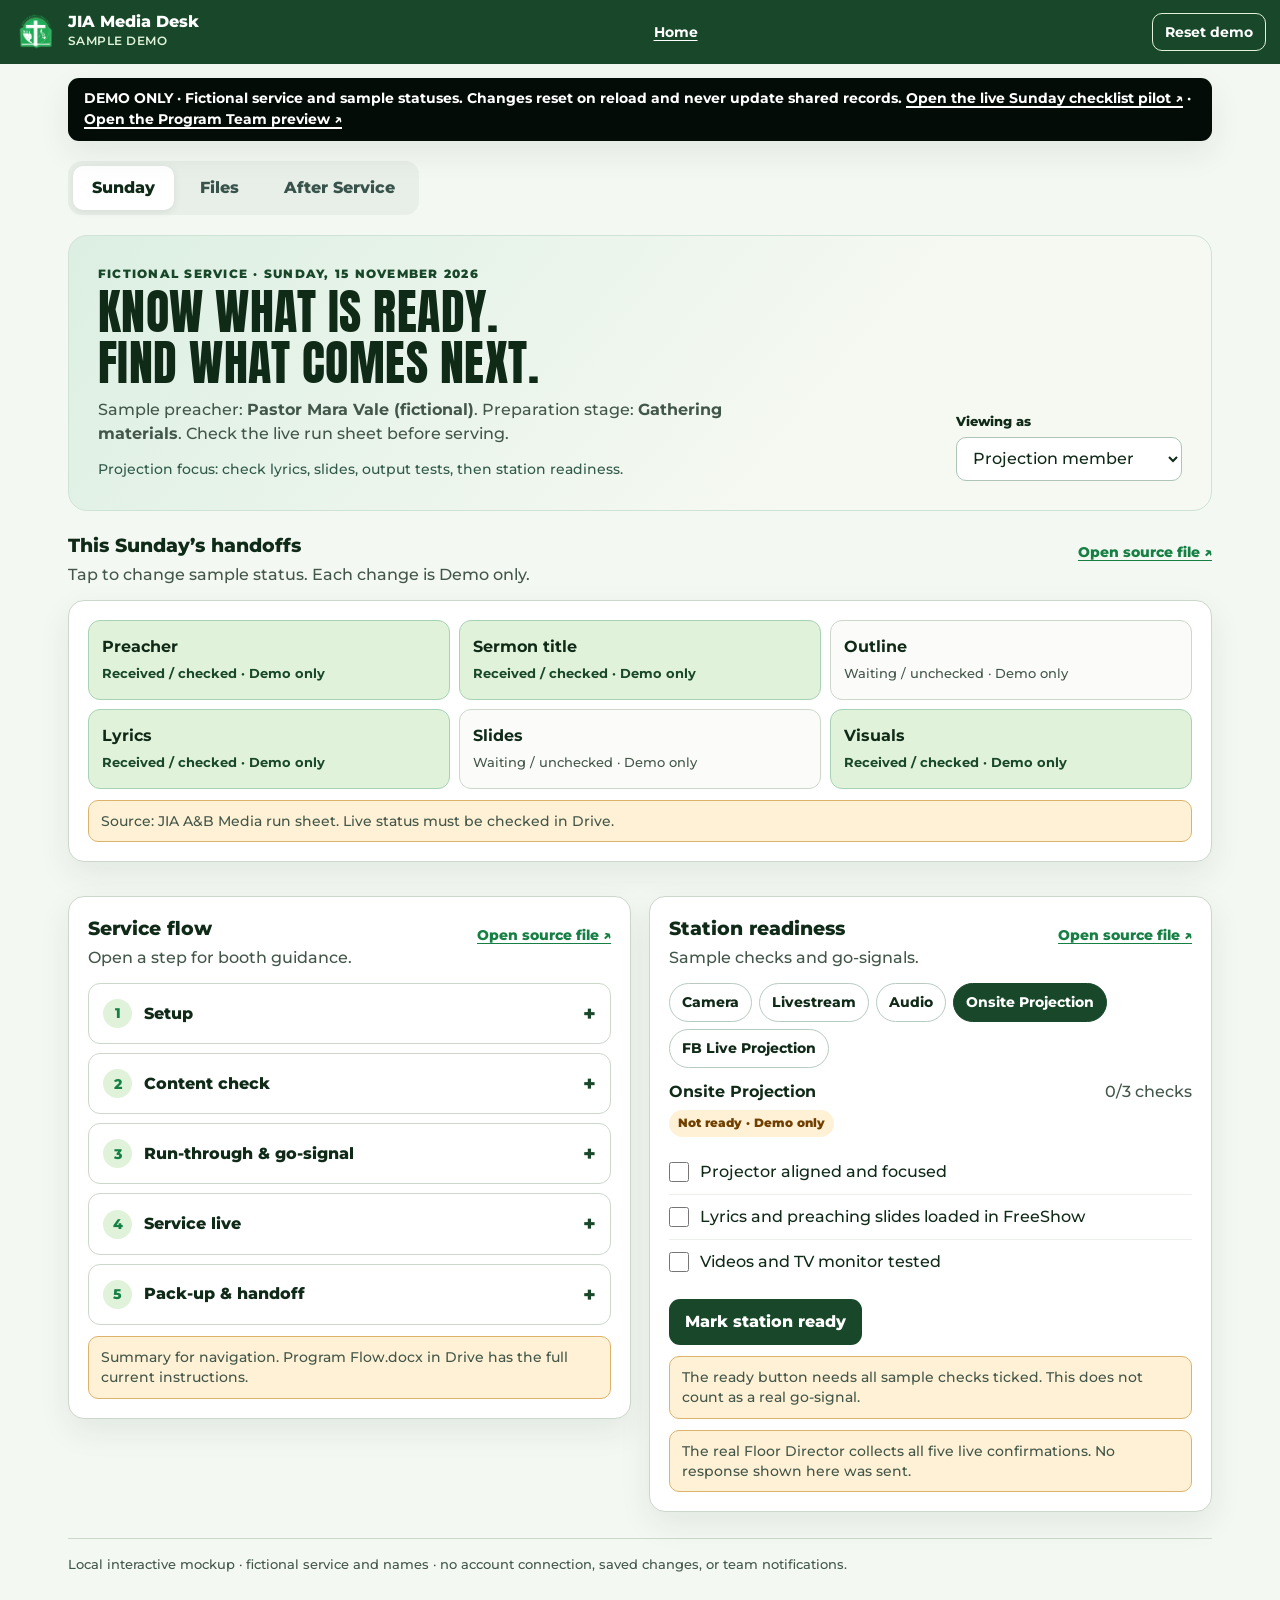
==== demo.html @ 4eb72ed5 "Add Odoo-style home screen of app tiles; move demo to demo.html Every page header now links Home. Ch" ====
<!doctype html>
<html lang="en">
<head>
  <meta charset="utf-8">
  <meta name="viewport" content="width=device-width, initial-scale=1">
  <meta name="description" content="Try the JIA Alabang Media Desk with sample data. Nothing here is real or saved.">
  <meta property="og:title" content="JIA Media Desk · Sample demo">
  <meta property="og:description" content="Try the JIA Alabang Media Desk with sample data. Nothing here is real or saved.">
  <meta property="og:image" content="https://jia-media-desk.firebaseapp.com/jia-logo-green.png">
  <meta property="og:url" content="https://jia-media-desk.firebaseapp.com/demo.html">
  <meta property="og:type" content="website">
  <link rel="icon" type="image/png" href="jia-logo-green.png">
  <link rel="apple-touch-icon" href="jia-logo-green.png">
  <meta name="color-scheme" content="light">
  <title>JIA Media Desk · Interactive demo</title>
  <link rel="stylesheet" href="jia.css?v=1">
  <style>
    :root { --white:#fff; --green-soft:var(--sage); --blue:var(--green-mid); --blue-soft:var(--sage); --shadow:0 12px 32px rgba(15,44,33,.08); }
    html { scroll-behavior:smooth; }
    button,select { cursor:pointer; }
    a { color:var(--blue); text-underline-offset:3px; }
    .shell { max-width:1180px; margin:auto; padding:14px 18px 70px; }
    button { min-height:0; padding:0; border-radius:0; background:none; color:inherit; font-weight:inherit; }
    .reset { border:1px solid var(--sage); background:transparent; color:white; border-radius:10px; padding:8px 12px; font-weight:700; font-size:.85rem; }
    .banner { position:sticky; top:0; z-index:10; background:var(--near-black); color:white; padding:10px 16px; border-radius:11px; font-size:.89rem; font-weight:700; box-shadow:var(--shadow); }
    .banner a { color:white; text-decoration-thickness:2px; }
    .tabs { display:flex; gap:7px; margin:20px 0; padding:5px; background:#e8eee8; border-radius:14px; width:max-content; max-width:100%; }
    .tab { border:0; border-radius:10px; padding:10px 19px; background:transparent; color:#38534b; font-weight:800; white-space:nowrap; }
    .tab[aria-selected="true"] { background:white; color:var(--ink); box-shadow:0 2px 8px rgba(0,0,0,.08); }
    .view[hidden] { display:none !important; }
    .hero { display:grid; grid-template-columns:minmax(0,1fr) auto; align-items:end; gap:20px; padding:29px; background:linear-gradient(130deg,#dcefe2,#f6f9f2 68%); border:1px solid #cfe3d5; border-radius:19px; }
    .eyebrow { margin:0 0 4px; color:var(--green); font-size:.78rem; font-weight:850; letter-spacing:.1em; text-transform:uppercase; }
    h1 { font-size:clamp(2rem,5vw,3rem); }
    h3 { font-size:1rem; margin-bottom:6px; }
    .sub,.hint { color:var(--muted); }
    .sub { margin-bottom:0; max-width:640px; }
    .role-box { min-width:205px; }
    .role-box label { display:block; font-size:.8rem; font-weight:800; margin-bottom:5px; }
    select,.search { width:100%; min-height:44px; padding:8px 12px; border:1px solid #adc4b7; border-radius:10px; background:white; color:var(--ink); }
    .role-note { color:#315a4b; font-size:.89rem; margin:13px 0 0; }
    .section { margin-top:22px; }
    .section-head { display:flex; justify-content:space-between; align-items:start; gap:14px; margin-bottom:13px; }
    .section-head p { margin:0; }
    .source { display:inline-flex; align-items:center; min-height:40px; font-size:.87rem; font-weight:800; white-space:nowrap; }
    .grid { display:grid; grid-template-columns:minmax(0,1fr) minmax(0,1fr); gap:18px; align-items:start; }
    .card { background:white; border:1px solid var(--line); border-radius:16px; padding:19px; box-shadow:var(--shadow); }
    .handoffs { display:grid; grid-template-columns:repeat(3,minmax(0,1fr)); gap:9px; }
    .handoff { border:1px solid var(--line); background:#fbfcfa; border-radius:12px; padding:13px; text-align:left; min-height:80px; }
    .handoff strong,.handoff span { display:block; }
    .handoff span { font-size:.84rem; margin-top:4px; color:var(--muted); }
    .handoff[data-on="true"] { background:var(--green-soft); border-color:#a8d2b5; }
    .handoff[data-on="true"] span { color:var(--green); font-weight:700; }
    .step { border:1px solid var(--line); border-radius:12px; margin-top:9px; overflow:hidden; background:#fff; }
    .step summary { cursor:pointer; list-style:none; display:flex; align-items:center; gap:12px; padding:14px; font-weight:800; min-height:56px; }
    .step summary::-webkit-details-marker { display:none; }
    .step summary::after { content:"+"; margin-left:auto; color:var(--green); font-size:1.3rem; }
    .step[open] summary::after { content:"−"; }
    .step .num { display:grid; place-items:center; flex:none; width:29px; height:29px; border-radius:50%; background:var(--blue-soft); color:var(--blue); font-size:.85rem; }
    .step .body { padding:0 15px 15px 56px; color:#374d46; font-size:.92rem; }
    .step .body p { margin:0 0 9px; }
    .step .body a { font-weight:700; }
    .station-picker { display:flex; flex-wrap:wrap; gap:7px; margin:12px 0; }
    .chip { border:1px solid #b9cbc0; background:white; color:var(--ink); border-radius:999px; padding:8px 12px; font-weight:750; font-size:.88rem; }
    .chip[aria-pressed="true"] { border-color:var(--green); background:var(--green); color:white; }
    .status { display:inline-block; padding:4px 9px; border-radius:999px; background:var(--amber-soft); color:var(--amber); font-size:.78rem; font-weight:850; }
    .status.ready { background:var(--green-soft); color:var(--green); }
    .check-row { display:flex; gap:11px; align-items:flex-start; padding:10px 0; border-bottom:1px solid #ebf0eb; cursor:pointer; }
    .check-row:last-child { border:0; }
    input[type="checkbox"] { width:20px; height:20px; margin:2px 0 0; accent-color:var(--green); flex:none; }
    .primary { display:inline-flex; align-items:center; justify-content:center; min-height:46px; border:0; background:var(--green); color:white; border-radius:11px; padding:11px 16px; font-weight:800; text-decoration:none; }
    .primary:hover { background:var(--green-mid); }
    .secondary { display:inline-flex; align-items:center; justify-content:center; min-height:44px; border:1px solid #b8cfc1; background:white; color:var(--green); border-radius:11px; padding:9px 15px; font-weight:800; text-decoration:none; }
    .action-line { display:flex; gap:9px; flex-wrap:wrap; align-items:center; margin-top:15px; }
    .note { font-size:.85rem; color:var(--muted); margin:11px 0 0; }
    .director-list { display:grid; gap:8px; margin-top:12px; }
    .director-item { display:flex; justify-content:space-between; gap:10px; padding:10px 12px; background:#f6f8f5; border-radius:9px; font-size:.91rem; }
    .file-grid { display:grid; grid-template-columns:repeat(2,minmax(0,1fr)); gap:12px; }
    .file-item { border:1px solid var(--line); border-radius:13px; padding:16px; background:white; }
    .file-item .kind { font-size:.75rem; font-weight:850; color:var(--green); text-transform:uppercase; letter-spacing:.08em; }
    .file-item h3 { margin:5px 0; }
    .file-item p { color:var(--muted); font-size:.88rem; margin-bottom:9px; }
    .path { color:#446056; background:#f0f4ef; border-radius:7px; display:inline-block; padding:4px 7px; font-size:.8rem; word-break:break-word; }
    .file-item a { display:block; width:max-content; max-width:100%; margin-top:10px; font-weight:800; }
    .empty { padding:24px; border:1px dashed #aebfb4; border-radius:12px; color:var(--muted); }
    .route { display:grid; grid-template-columns:repeat(3,minmax(0,1fr)); gap:11px; }
    .route .card { box-shadow:none; }
    .route .arrow { font-size:1.5rem; color:var(--green); }
    .footer { margin-top:26px; padding-top:16px; border-top:1px solid var(--line); color:var(--muted); font-size:.82rem; }
    .toast { position:fixed; left:50%; bottom:20px; transform:translateX(-50%); z-index:20; background:var(--near-black); color:white; border-radius:10px; padding:11px 16px; box-shadow:var(--shadow); font-size:.88rem; font-weight:750; max-width:calc(100vw - 30px); }
    .toast[hidden] { display:none; }
    @media(max-width:760px) { .hero,.grid,.file-grid,.route { grid-template-columns:1fr; } .hero { padding:21px; } .role-box { width:100%; } .handoffs { grid-template-columns:repeat(2,minmax(0,1fr)); } .section-head { display:block; } .source { margin-top:5px; } }
    @media(max-width:480px) { .shell { padding:0 13px 65px; } .reset { padding:8px 10px; } .banner { margin:0 -13px; border-radius:0; } .tabs { width:100%; } .tab { flex:1; padding:10px 7px; font-size:.88rem; } .handoffs { gap:7px; } .handoff { padding:10px; } .card { padding:16px; } }
  </style>
</head>
<body>
  <header class="jia-header"><div class="brand"><img src="jia-logo-green.png" alt="JIA logo" width="44" height="44"><div><strong>JIA Media Desk</strong><small>Sample demo</small></div></div><a href="index.html" style="color:white;font-size:.85rem;font-weight:700">Home</a><button class="reset" id="reset" type="button">Reset demo</button></header>
  <div class="shell">
    <div class="banner" role="status"><strong>DEMO ONLY · Fictional service and sample statuses.</strong> Changes reset on reload and never update shared records. <a href="live.html">Open the live Sunday checklist pilot ↗</a> · <a href="program.html">Open the Program Team preview ↗</a></div>
    <nav class="tabs" aria-label="Main sections" role="tablist">
      <button class="tab" id="tab-sunday" role="tab" aria-controls="sunday" aria-selected="true" type="button">Sunday</button>
      <button class="tab" id="tab-files" role="tab" aria-controls="files" aria-selected="false" type="button">Files</button>
      <button class="tab" id="tab-after" role="tab" aria-controls="after" aria-selected="false" type="button">After Service</button>
    </nav>

    <main>
      <section class="view" id="sunday" role="tabpanel" aria-labelledby="tab-sunday">
        <div class="hero">
          <div><p class="eyebrow">Fictional service · Sunday, 15 November 2026</p><h1>Know what is ready.<br>Find what comes next.</h1><p class="sub">Sample preacher: <strong>Pastor Mara Vale (fictional)</strong>. Preparation stage: <strong id="stage">Gathering materials</strong>. Check the live run sheet before serving.</p><p class="role-note" id="role-note"></p></div>
          <div class="role-box"><label for="role">Viewing as</label><select id="role"><option value="projection">Projection member</option><option value="director">Floor Director</option><option value="photo">Photo volunteer</option><option value="general">Other media member</option></select></div>
        </div>

        <section class="section" aria-labelledby="handoff-title"><div class="section-head"><div><h2 id="handoff-title">This Sunday’s handoffs</h2><p class="hint">Tap to change sample status. Each change is Demo only.</p></div><a class="source" href="https://docs.google.com/spreadsheets/d/1ItieZgLx6cOteA-jBNAFiQaqH71Zr6w1y_Wyo9wKMaw/edit" target="_blank" rel="noopener noreferrer">Open source file ↗</a></div><div class="card"><div class="handoffs" id="handoffs"></div><p class="note">Source: JIA A&amp;B Media run sheet. Live status must be checked in Drive.</p></div></section>

        <div class="grid section">
          <section class="card" aria-labelledby="flow-title"><div class="section-head"><div><h2 id="flow-title">Service flow</h2><p class="hint">Open a step for booth guidance.</p></div><a class="source" href="https://drive.google.com/file/d/1SWlV6LEeAKeF2pVnzaVrCRnKNvO9rhD2/view" target="_blank" rel="noopener noreferrer">Open source file ↗</a></div><div id="flow"></div><p class="note">Summary for navigation. Program Flow.docx in Drive has the full current instructions.</p></section>
          <section class="card" aria-labelledby="station-title"><div class="section-head"><div><h2 id="station-title">Station readiness</h2><p class="hint">Sample checks and go-signals.</p></div><a class="source" href="https://drive.google.com/file/d/1SWlV6LEeAKeF2pVnzaVrCRnKNvO9rhD2/view" target="_blank" rel="noopener noreferrer">Open source file ↗</a></div><div class="station-picker" id="station-picker" aria-label="Choose station"></div><div id="station-detail"></div><div id="director-summary"></div><p class="note">The real Floor Director collects all five live confirmations. No response shown here was sent.</p></section>
        </div>
      </section>

      <section class="view" id="files" role="tabpanel" aria-labelledby="tab-files" hidden>
        <div class="hero"><div><p class="eyebrow">Files &amp; assets</p><h1>Find the source quickly.</h1><p class="sub">These are pointers to Drive. Your existing Drive access still controls what opens.</p></div></div>
        <section class="section"><div class="section-head"><div><h2>Find a file</h2><p class="hint">Search sample names, roles, or folders.</p></div></div><label for="file-search" class="eyebrow">Search files</label><input class="search" id="file-search" type="search" placeholder="Try lyrics, run sheet, Canva, photos…" autocomplete="off"><div class="file-grid section" id="file-results"></div></section>
        <section class="section"><h2>Where work goes</h2><p class="hint">Follow the current Drive folder map and “selects first” rule.</p><div class="route"><div class="card"><div class="route-arrow" aria-hidden="true">01</div><h3>Raw files</h3><p>Put event originals in the dated folder under <strong>02_2026_EVENTS</strong>. Keep them organized by service or event.</p></div><div class="card"><div class="route-arrow" aria-hidden="true">02</div><h3>Selected highlights</h3><p>Pick the useful photos first and place the selection in that event’s <strong>_HIGHLIGHTS</strong> folder.</p></div><div class="card"><div class="route-arrow" aria-hidden="true">03</div><h3>Finished work</h3><p>Keep final deliverables with the owning event or approved destination. Put reusable logos and backgrounds in <strong>03_MEDIA_ASSETS</strong>.</p></div></div><p class="note">Folder guidance source: Media Ministry Playbook, checked against official Media Drive on 25 September 2026. Direct Drive links rechecked 26 September 2026. Confirm current folders before upload.</p></section>
      </section>

      <section class="view" id="after" role="tabpanel" aria-labelledby="tab-after" hidden>
        <div class="hero"><div><p class="eyebrow">After service</p><h1>Finish the handoff.</h1><p class="sub">Use this sample list to walk through the end of service. Check the source procedures before handling real files or incidents.</p></div></div>
        <div class="grid section"><section class="card"><div class="section-head"><div><h2>Closeout steps</h2><p class="hint">Checklist changes are Demo only.</p></div><a class="source" href="https://drive.google.com/file/d/1SWlV6LEeAKeF2pVnzaVrCRnKNvO9rhD2/view" target="_blank" rel="noopener noreferrer">Open source file ↗</a></div><div id="after-checks"></div></section><section class="card"><h2>Photo handoff</h2><p>Upload service photos to the team’s Google Photos destination after service. Keep raw event files in the dated Drive event folder, then select useful highlights into <strong>_HIGHLIGHTS</strong> before passing them for finished content.</p><p class="note">Google Photos destination is not linked here because this demo has no verified upload URL. Ask the team for the current destination.</p><div class="action-line"><a class="secondary" href="https://docs.google.com/spreadsheets/d/1ItieZgLx6cOteA-jBNAFiQaqH71Zr6w1y_Wyo9wKMaw/edit" target="_blank" rel="noopener noreferrer">Open source run sheet ↗</a></div></section></div>
        <section class="section card"><div class="section-head"><div><h2>Quick debrief &amp; incident log</h2><p class="hint">Ask what went well and what needs attention. Record real incidents in the Drive log.</p></div><a class="source" href="https://docs.google.com/spreadsheets/d/1gEtl9LRUbiqaBI9GrmwCotJDe5_3FDFRdAGTlqq1nN0/edit" target="_blank" rel="noopener noreferrer">Open source file ↗</a></div><a class="primary" href="https://docs.google.com/spreadsheets/d/1gEtl9LRUbiqaBI9GrmwCotJDe5_3FDFRdAGTlqq1nN0/edit" target="_blank" rel="noopener noreferrer">Open incident log ↗</a><p class="note">This opens Drive. No incident can be recorded in the demo.</p></section>
      </section>
    </main>
    <footer class="footer">Local interactive mockup · fictional service and names · no account connection, saved changes, or team notifications.</footer>
  </div>
  <div class="toast" id="toast" role="status" aria-live="polite" hidden></div>
  <script>
    "use strict";
    const sources = {
      flow:"https://drive.google.com/file/d/1SWlV6LEeAKeF2pVnzaVrCRnKNvO9rhD2/view",
      sheet:"https://docs.google.com/spreadsheets/d/1ItieZgLx6cOteA-jBNAFiQaqH71Zr6w1y_Wyo9wKMaw/edit",
      incident:"https://docs.google.com/spreadsheets/d/1gEtl9LRUbiqaBI9GrmwCotJDe5_3FDFRdAGTlqq1nN0/edit",
      collateral:"https://drive.google.com/drive/folders/19QQlv-uUvh4wRRrZlsfYBpbaN335ZxQ4",
      streaming:"https://docs.google.com/document/d/1_jafV_0oeqcFYdJtSRa-tEa22If90O7QbCW553skXDM/edit",
      events:"https://drive.google.com/drive/folders/1pFfS1oqcyIjK04P2QmlOz8uzcK7apZNS",
      assets:"https://drive.google.com/drive/folders/1sesN0MV2wQf_8uRJinnQPVPcLVDMMzp7"
    };
    const handoffNames = ["Preacher", "Sermon title", "Outline", "Lyrics", "Slides", "Visuals"];
    const stationData = [
      {name:"Camera", checks:["Camera powered and feed visible", "Stage clear and positions checked", "Walkie-talkie tested"]},
      {name:"Livestream", checks:["OBS scenes and intro/outro loaded", "Camera and Focusrite audio visible in OBS", "Internet connection checked; second-device monitor ready"]},
      {name:"Audio", checks:["Mixer-to-Focusrite cable connected", "Preacher and worship mics checked", "Announcement mic checked"]},
      {name:"Onsite Projection", checks:["Projector aligned and focused", "Lyrics and preaching slides loaded in FreeShow", "Videos and TV monitor tested"]},
      {name:"FB Live Projection", checks:["Lyrics and lower thirds checked", "Videos loaded and tested", "HDMI link to livestream laptop confirmed"]}
    ];
    const flowData = [
      {title:"Setup", body:"Set up each station’s own equipment. Check power, connections, camera positions, projector focus, audio route, and the livestream network."},
      {title:"Content check", body:"Projection: verify the full lyric arrangement and preaching slides. Livestream: load the intro, outro, banners, and scenes. Check visuals on the actual output."},
      {title:"Run-through & go-signal", body:"The Floor Director gathers a ready response from Camera, Livestream, Audio, Onsite Projection, and FB Live Projection before the service starts."},
      {title:"Service live", body:"Follow the current run sheet for each segment. Livestream monitors the public feed on a second device; projection follows the service cues."},
      {title:"Pack-up & handoff", body:"Each station packs its own gear. Upload photos, select highlights, debrief briefly, and use the Drive incident log if something needs recording."}
    ];
    const files = [
      {kind:"Run sheet", title:"JIA A&B Media", detail:"Current roster and weekly run sheets", path:"01_ADMIN · Drive sheet", url:sources.sheet},
      {kind:"Procedure", title:"Program Flow.docx", detail:"Full service flow, lyrics, slides, and station checks", path:"01_ADMIN/01_SOPs_and_Templates", url:sources.flow},
      {kind:"Procedure", title:"Facebook Live streaming workflow", detail:"Streaming setup and quality checks", path:"01_ADMIN/01_SOPs_and_Templates", url:sources.streaming},
      {kind:"Visual materials", title:"FB Live video collaterals", detail:"Video and graphic assets used for the stream", path:"03_MEDIA_ASSETS/FB Live Video", url:sources.collateral},
      {kind:"Visual materials", title:"Canva materials", detail:"Ask the Visual Team for the current Canva design link", path:"Visual Team · current design link unverified", url:null},
      {kind:"Event files", title:"Event folder root", detail:"Open the current year’s event folders; the fictional service has no real folder", path:"02_2026_EVENTS/YYYY-MM-DD_EventName", url:sources.events},
      {kind:"Permanent assets", title:"Media assets", detail:"Logos, fonts, backgrounds, and stock audio", path:"03_MEDIA_ASSETS", url:sources.assets},
      {kind:"Operations log", title:"Media incident log", detail:"Record and track real service issues in Drive", path:"01_ADMIN/03_Operations_and_Logs", url:sources.incident}
    ];
    const afterNames = ["Pack up each station’s own gear", "Upload service photos to the team’s Google Photos destination", "Move selected highlights into the event’s _HIGHLIGHTS folder", "Hold a quick what-went-well / what-needs-attention debrief"];
    const fresh = () => ({role:"projection", tab:"sunday", station:3, handoffs:[true,true,false,true,false,true], checks:stationData.map(() => [false,false,false]), ready:stationData.map(() => false), after:afterNames.map(() => false), query:""});
    let state = fresh();
    let toastTimer;
    const $ = id => document.getElementById(id);
    const esc = s => String(s).replace(/[&<>"']/g,c => ({"&":"&amp;","<":"&lt;",">":"&gt;","\"":"&quot;","'":"&#39;"}[c]));
    function toast(message) { const el=$("toast"); el.textContent="Demo only · "+message; el.hidden=false; clearTimeout(toastTimer); toastTimer=setTimeout(()=>el.hidden=true,3000); }
    function renderTabs() { for (const name of ["sunday","files","after"]) { const active=state.tab===name; $("tab-"+name).setAttribute("aria-selected",String(active)); $(name).hidden=!active; } }
    function renderRole() { $("role").value=state.role; const copy={projection:"Projection focus: check lyrics, slides, output tests, then station readiness.",director:"Floor Director focus: review the five sample station responses below.",photo:"Photo focus: open After Service for upload and highlights handoff.",general:"Choose a station below to practice its readiness checks."}; $("role-note").textContent=copy[state.role]; $("director-summary").hidden=state.role!=="director"; }
    function renderHandoffs() { $("handoffs").innerHTML=handoffNames.map((name,i)=>`<button class="handoff" type="button" data-handoff="${i}" data-on="${state.handoffs[i]}" aria-pressed="${state.handoffs[i]}"><strong>${esc(name)}</strong><span>${state.handoffs[i]?"Received / checked":"Waiting / unchecked"} · Demo only</span></button>`).join(""); const count=state.handoffs.filter(Boolean).length; $("stage").textContent=count===6?"Materials checked":count>=3?"Gathering materials":"Waiting for handoffs"; }
    function renderFlow() { $("flow").innerHTML=flowData.map((s,i)=>`<details class="step"><summary><span class="num">${i+1}</span>${esc(s.title)}</summary><div class="body"><p>${esc(s.body)}</p><a href="${sources.flow}" target="_blank" rel="noopener noreferrer">Open source file ↗</a></div></details>`).join(""); }
    function renderStations() {
      $("station-picker").innerHTML=stationData.map((s,i)=>`<button class="chip" type="button" data-station="${i}" aria-pressed="${state.station===i}">${esc(s.name)}</button>`).join("");
      const n=state.station, s=stationData[n], checked=state.checks[n].filter(Boolean).length;
      $("station-detail").innerHTML=`<div class="section-head"><div><h3>${esc(s.name)}</h3><span class="status ${state.ready[n]?"ready":""}">${state.ready[n]?"Ready":"Not ready"} · Demo only</span></div><span class="hint">${checked}/${s.checks.length} checks</span></div><div>${s.checks.map((label,i)=>`<label class="check-row"><input type="checkbox" data-check="${i}" ${state.checks[n][i]?"checked":""}><span>${esc(label)}</span></label>`).join("")}</div><div class="action-line"><button class="primary" id="ready-btn" type="button">${state.ready[n]?"Mark not ready":"Mark station ready"}</button></div><p class="note">The ready button needs all sample checks ticked. This does not count as a real go-signal.</p>`;
      $("director-summary").innerHTML=`<div class="section" style="border-top:1px solid var(--line);padding-top:16px"><h3>Floor Director view · Demo only</h3><p class="hint">${state.ready.filter(Boolean).length} of 5 sample stations ready</p><div class="director-list">${stationData.map((x,i)=>`<div class="director-item"><span>${esc(x.name)}</span><strong>${state.ready[i]?"Ready":"Waiting"}</strong></div>`).join("")}</div></div>`;
      renderRole();
    }
    function renderFiles() { const q=state.query.trim().toLowerCase(), shown=files.filter(f=>(f.title+" "+f.detail+" "+f.path+" "+f.kind).toLowerCase().includes(q)); $("file-search").value=state.query; $("file-results").innerHTML=shown.length?shown.map(f=>`<article class="file-item"><span class="kind">${esc(f.kind)}</span><h3>${esc(f.title)}</h3><p>${esc(f.detail)}</p><span class="path">${esc(f.path)}</span>${f.url?`<a href="${f.url}" target="_blank" rel="noopener noreferrer">Open source file ↗</a>`:`<span class="note" style="display:block">Find in the named Drive folder; direct link not verified.</span>`}</article>`).join(""):`<div class="empty">No sample file matched. Try “run sheet,” “lyrics,” or “assets.”</div>`; }
    function renderAfter() { $("after-checks").innerHTML=afterNames.map((x,i)=>`<label class="check-row"><input type="checkbox" data-after="${i}" ${state.after[i]?"checked":""}><span>${esc(x)}</span></label>`).join(""); }
    function renderAll() { renderTabs(); renderRole(); renderHandoffs(); renderFlow(); renderStations(); renderFiles(); renderAfter(); }
    document.querySelector(".tabs").addEventListener("click",e=>{ const b=e.target.closest("[role=tab]"); if(!b)return; state.tab=b.id.replace("tab-",""); renderTabs(); });
    $("role").addEventListener("change",e=>{ state.role=e.target.value; if(state.role==="projection")state.station=3; renderStations(); toast("Role view changed"); });
    $("handoffs").addEventListener("click",e=>{ const b=e.target.closest("[data-handoff]"); if(!b)return; const i=Number(b.dataset.handoff); state.handoffs[i]=!state.handoffs[i]; renderHandoffs(); toast(handoffNames[i]+" status changed"); });
    $("station-picker").addEventListener("click",e=>{ const b=e.target.closest("[data-station]"); if(!b)return; state.station=Number(b.dataset.station); renderStations(); });
    $("station-detail").addEventListener("change",e=>{ const input=e.target.closest("[data-check]"); if(!input)return; const n=state.station,i=Number(input.dataset.check); state.checks[n][i]=input.checked; if(!input.checked)state.ready[n]=false; renderStations(); toast(stationData[n].name+" check changed"); });
    $("station-detail").addEventListener("click",e=>{ if(e.target.id!=="ready-btn")return; const n=state.station; if(state.ready[n]) {state.ready[n]=false; toast(stationData[n].name+" marked not ready");} else if(state.checks[n].every(Boolean)) {state.ready[n]=true; toast(stationData[n].name+" marked ready");} else {toast("Tick all sample checks before marking ready");} renderStations(); });
    $("file-search").addEventListener("input",e=>{ state.query=e.target.value; renderFiles(); $("file-search").focus(); });
    $("after-checks").addEventListener("change",e=>{ const input=e.target.closest("[data-after]"); if(!input)return; state.after[Number(input.dataset.after)]=input.checked; renderAfter(); toast("Closeout check changed"); });
    $("reset").addEventListener("click",()=>{ state=fresh(); renderAll(); toast("All sample data reset"); window.scrollTo({top:0,behavior:"smooth"}); });
    renderAll();
  </script>
</body>
</html>
---- jia.css ----
/* JIA Media Desk shared look. Colours and fonts come from the JIA Alabang design system
   (Claude Design, tokens.json v2): green-dark, sage, green-mid, near-black, white; Anton for
   titles, Montserrat for everything else. Page files keep only their own layout rules. */
@import url("https://fonts.googleapis.com/css2?family=Anton&family=Montserrat:wght@400;500;600;700;800&display=swap");

:root {
  color-scheme: light;
  /* Design system tokens */
  --green-dark: #184829;
  --sage: #e0f2d9;
  --green-mid: #157f44;
  --near-black: #030c06;
  /* Tool colours built on them */
  --green: var(--green-dark);
  --ink: #102a18;
  --muted: #425649;
  --line: #cbd8ca;
  --paper: #f4f8f2;
  --amber: #714000;
  --amber-soft: #fff1d5;
  --focus: #ffba3b;
  --font-display: Anton, "Bebas Neue", Impact, sans-serif;
  --font-body: Montserrat, system-ui, -apple-system, "Segoe UI", sans-serif;
}

* { box-sizing: border-box; }
html { -webkit-text-size-adjust: 100%; }
body { margin: 0; background: var(--paper); color: var(--ink); font: 500 16px/1.5 var(--font-body); overflow-wrap: anywhere; }
button, input, select, textarea { font: inherit; }
a { color: var(--green-mid); font-weight: 700; text-underline-offset: 3px; }
a:focus-visible, button:focus-visible, input:focus-visible, select:focus-visible, textarea:focus-visible, summary:focus-visible { outline: 3px solid var(--focus); outline-offset: 3px; }
h1, h2, h3, p { margin-top: 0; }
h1 { font: 400 clamp(2rem, 7vw, 2.6rem)/1.05 var(--font-display); text-transform: uppercase; letter-spacing: .01em; margin-bottom: 10px; }
h2 { font-size: 1.2rem; font-weight: 800; line-height: 1.25; margin-bottom: 6px; }
.muted { color: var(--muted); }
[hidden] { display: none !important; }

/* Header bar, the same on every page */
.jia-header { display: flex; align-items: center; justify-content: space-between; gap: 12px; padding: 10px 14px; background: var(--green-dark); color: white; }
.jia-header .brand { display: flex; align-items: center; gap: 10px; min-width: 0; }
.jia-header img { width: 44px; height: 44px; object-fit: contain; flex: none; }
.jia-header strong { display: block; font-size: 1rem; font-weight: 800; line-height: 1.15; }
.jia-header small { display: block; color: var(--sage); font-size: .78rem; font-weight: 600; letter-spacing: .04em; text-transform: uppercase; }
.jia-header nav { display: flex; gap: 14px; flex-wrap: wrap; justify-content: flex-end; }
.jia-header a, .jia-header button.link { color: white; font-size: .85rem; font-weight: 700; }

/* Buttons */
button { cursor: pointer; border: 0; border-radius: 10px; min-height: 48px; padding: 11px 16px; font-weight: 700; background: var(--green-dark); color: white; }
button:disabled { opacity: .55; cursor: not-allowed; }
button.secondary { background: white; color: var(--green-dark); border: 1px solid #9db49e; }
button.link { background: none; border: 0; min-height: 0; padding: 0; text-decoration: underline; }

/* Cards, notes and status pills */
.card { background: white; border: 1px solid var(--line); border-radius: 12px; padding: 16px; margin-top: 12px; }
.note { background: var(--amber-soft); color: #5d3600; border: 1px solid #ddb36c; border-radius: 10px; padding: 10px 12px; font-size: .9rem; }
.note a { color: #5d3600; }
.pill { display: inline-block; border-radius: 999px; padding: 4px 10px; background: var(--amber-soft); color: var(--amber); font-size: .82rem; font-weight: 800; white-space: nowrap; }
.pill.ready { background: var(--sage); color: var(--green-dark); }
.pill.unknown { background: #edf0ef; color: var(--muted); }
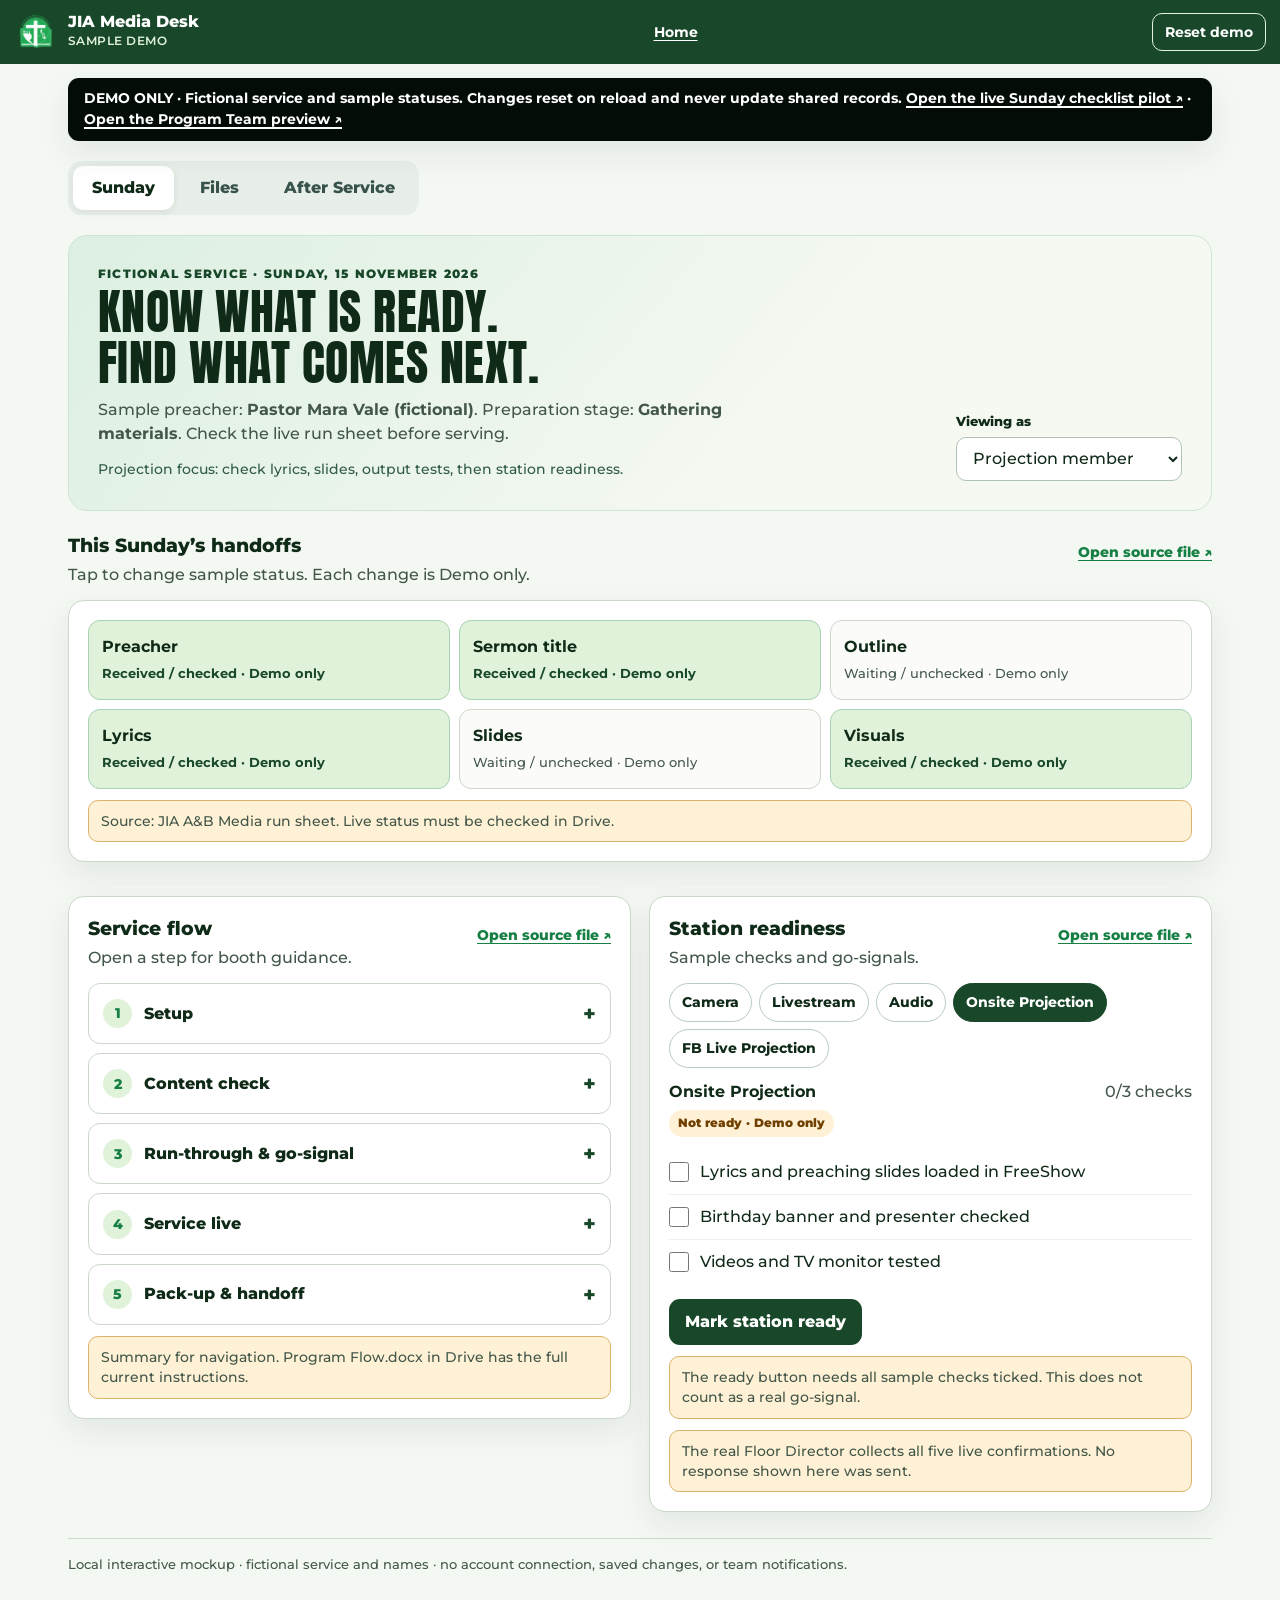
==== commit 99213519: "Checklist: drop projector checks, add media call time to setup The projector is no longer used (John" ====
--- a/demo.html
+++ b/demo.html
@@ -148,11 +148,11 @@
       {name:"Camera", checks:["Camera powered and feed visible", "Stage clear and positions checked", "Walkie-talkie tested"]},
       {name:"Livestream", checks:["OBS scenes and intro/outro loaded", "Camera and Focusrite audio visible in OBS", "Internet connection checked; second-device monitor ready"]},
       {name:"Audio", checks:["Mixer-to-Focusrite cable connected", "Preacher and worship mics checked", "Announcement mic checked"]},
-      {name:"Onsite Projection", checks:["Projector aligned and focused", "Lyrics and preaching slides loaded in FreeShow", "Videos and TV monitor tested"]},
+      {name:"Onsite Projection", checks:["Lyrics and preaching slides loaded in FreeShow", "Birthday banner and presenter checked", "Videos and TV monitor tested"]},
       {name:"FB Live Projection", checks:["Lyrics and lower thirds checked", "Videos loaded and tested", "HDMI link to livestream laptop confirmed"]}
     ];
     const flowData = [
-      {title:"Setup", body:"Set up each station’s own equipment. Check power, connections, camera positions, projector focus, audio route, and the livestream network."},
+      {title:"Setup", body:"Set up each station’s own equipment. Check power, connections, camera positions, audio route, and the livestream network."},
       {title:"Content check", body:"Projection: verify the full lyric arrangement and preaching slides. Livestream: load the intro, outro, banners, and scenes. Check visuals on the actual output."},
       {title:"Run-through & go-signal", body:"The Floor Director gathers a ready response from Camera, Livestream, Audio, Onsite Projection, and FB Live Projection before the service starts."},
       {title:"Service live", body:"Follow the current run sheet for each segment. Livestream monitors the public feed on a second device; projection follows the service cues."},
--- a/jia.css
+++ b/jia.css
@@ -43,6 +43,8 @@
 .jia-header small { display: block; color: var(--sage); font-size: .78rem; font-weight: 600; letter-spacing: .04em; text-transform: uppercase; }
 .jia-header nav { display: flex; gap: 14px; flex-wrap: wrap; justify-content: flex-end; }
 .jia-header a, .jia-header button.link { color: white; font-size: .85rem; font-weight: 700; }
+/* Thumb-sized tap area (44px, Apple's minimum) without making the header taller */
+.jia-header nav a { display: inline-flex; align-items: center; min-height: 44px; margin: -12px 0; }
 
 /* Buttons */
 button { cursor: pointer; border: 0; border-radius: 10px; min-height: 48px; padding: 11px 16px; font-weight: 700; background: var(--green-dark); color: white; }
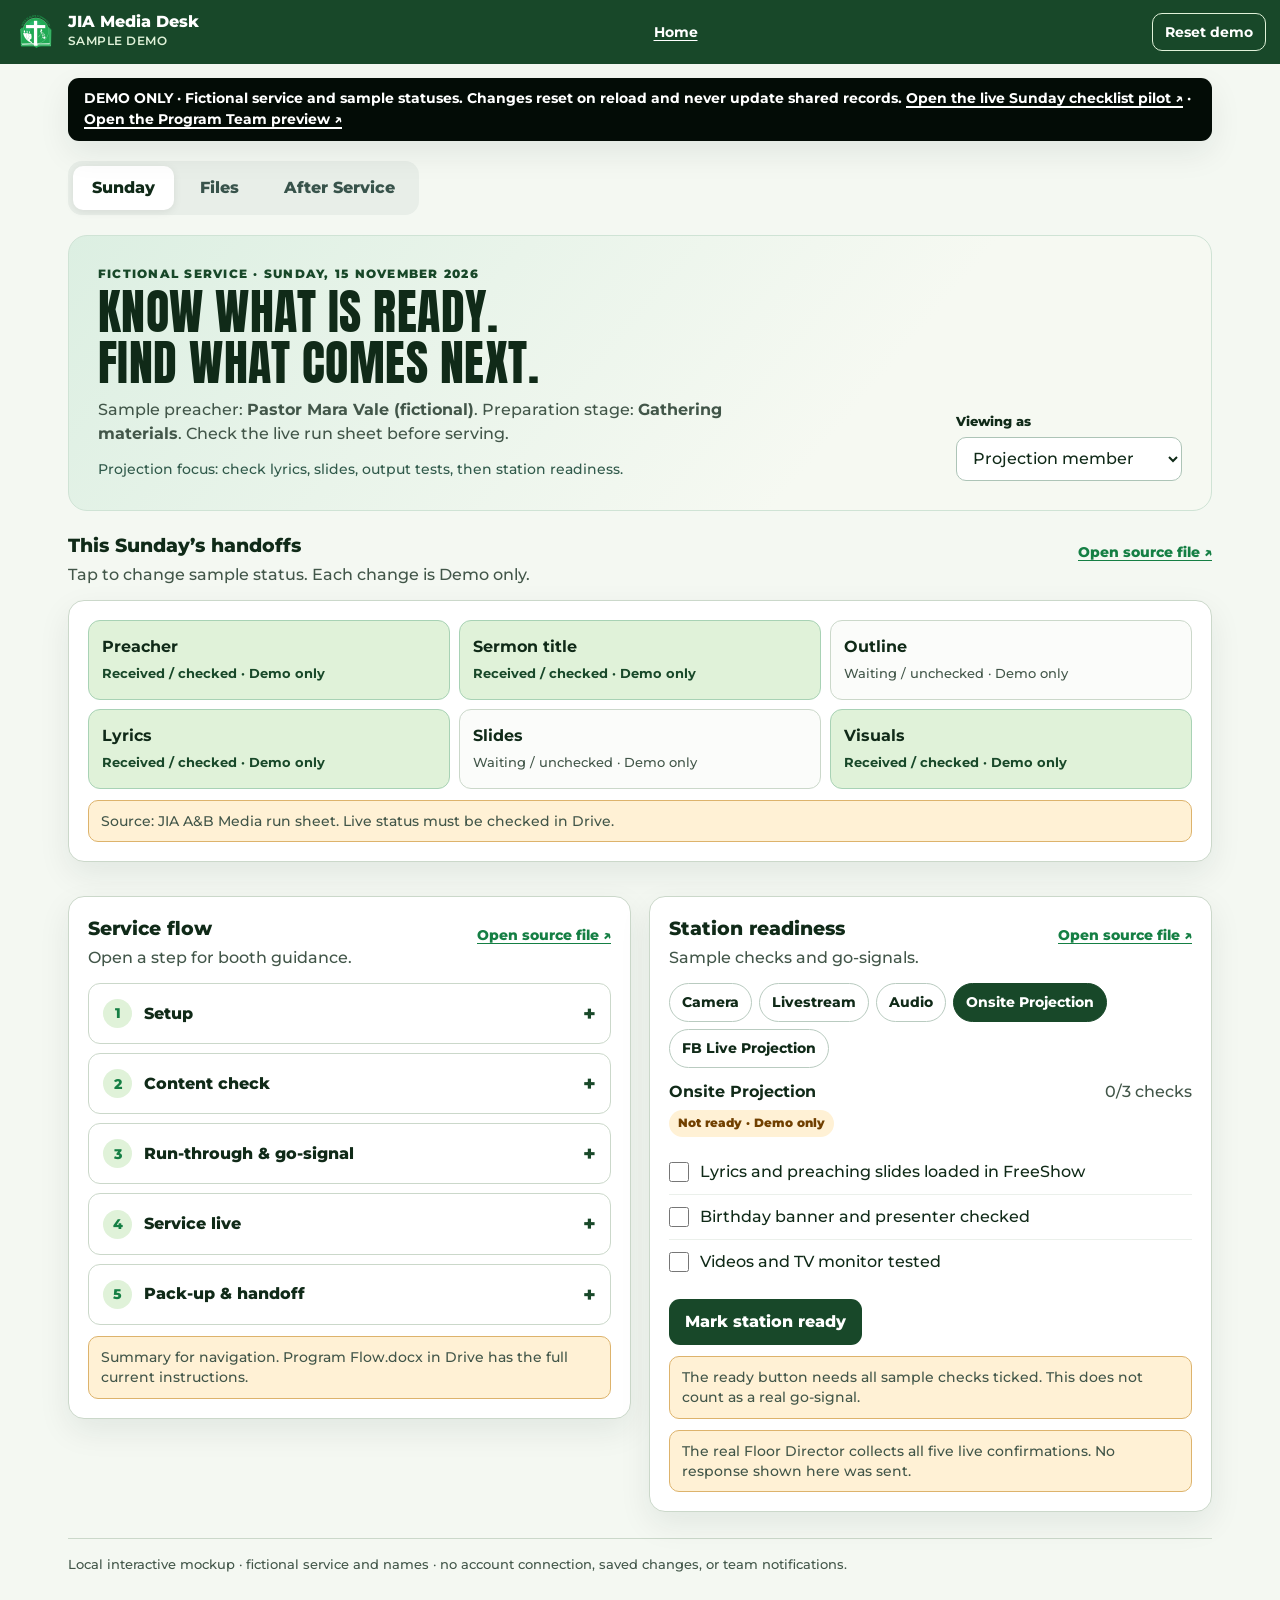
==== commit bafdb872: "Faster first load on phones - jia-logo-176.png (4 KB) for header and icons instead of the 1500px 106" ====
--- a/demo.html
+++ b/demo.html
@@ -9,11 +9,14 @@
   <meta property="og:image" content="https://jia-media-desk.firebaseapp.com/jia-logo-green.png">
   <meta property="og:url" content="https://jia-media-desk.firebaseapp.com/demo.html">
   <meta property="og:type" content="website">
-  <link rel="icon" type="image/png" href="jia-logo-green.png">
-  <link rel="apple-touch-icon" href="jia-logo-green.png">
+  <link rel="icon" type="image/png" href="jia-logo-176.png">
+  <link rel="apple-touch-icon" href="jia-logo-176.png">
   <meta name="color-scheme" content="light">
   <title>JIA Media Desk · Interactive demo</title>
-  <link rel="stylesheet" href="jia.css?v=1">
+  <link rel="preconnect" href="https://fonts.googleapis.com">
+  <link rel="preconnect" href="https://fonts.gstatic.com" crossorigin>
+  <link rel="stylesheet" href="https://fonts.googleapis.com/css2?family=Anton&family=Montserrat:wght@400;500;600;700;800&display=swap">
+  <link rel="stylesheet" href="jia.css?v=3">
   <style>
     :root { --white:#fff; --green-soft:var(--sage); --blue:var(--green-mid); --blue-soft:var(--sage); --shadow:0 12px 32px rgba(15,44,33,.08); }
     html { scroll-behavior:smooth; }
@@ -93,7 +96,7 @@
   </style>
 </head>
 <body>
-  <header class="jia-header"><div class="brand"><img src="jia-logo-green.png" alt="JIA logo" width="44" height="44"><div><strong>JIA Media Desk</strong><small>Sample demo</small></div></div><a href="index.html" style="color:white;font-size:.85rem;font-weight:700">Home</a><button class="reset" id="reset" type="button">Reset demo</button></header>
+  <header class="jia-header"><div class="brand"><img src="jia-logo-176.png" alt="JIA logo" width="44" height="44"><div><strong>JIA Media Desk</strong><small>Sample demo</small></div></div><a href="index.html" style="color:white;font-size:.85rem;font-weight:700">Home</a><button class="reset" id="reset" type="button">Reset demo</button></header>
   <div class="shell">
     <div class="banner" role="status"><strong>DEMO ONLY · Fictional service and sample statuses.</strong> Changes reset on reload and never update shared records. <a href="live.html">Open the live Sunday checklist pilot ↗</a> · <a href="program.html">Open the Program Team preview ↗</a></div>
     <nav class="tabs" aria-label="Main sections" role="tablist">
--- a/jia.css
+++ b/jia.css
@@ -1,7 +1,7 @@
 /* JIA Media Desk shared look. Colours and fonts come from the JIA Alabang design system
    (Claude Design, tokens.json v2): green-dark, sage, green-mid, near-black, white; Anton for
    titles, Montserrat for everything else. Page files keep only their own layout rules. */
-@import url("https://fonts.googleapis.com/css2?family=Anton&family=Montserrat:wght@400;500;600;700;800&display=swap");
+/* Fonts are linked from each page's <head> (not @import here) so they start downloading at once. */
 
 :root {
   color-scheme: light;
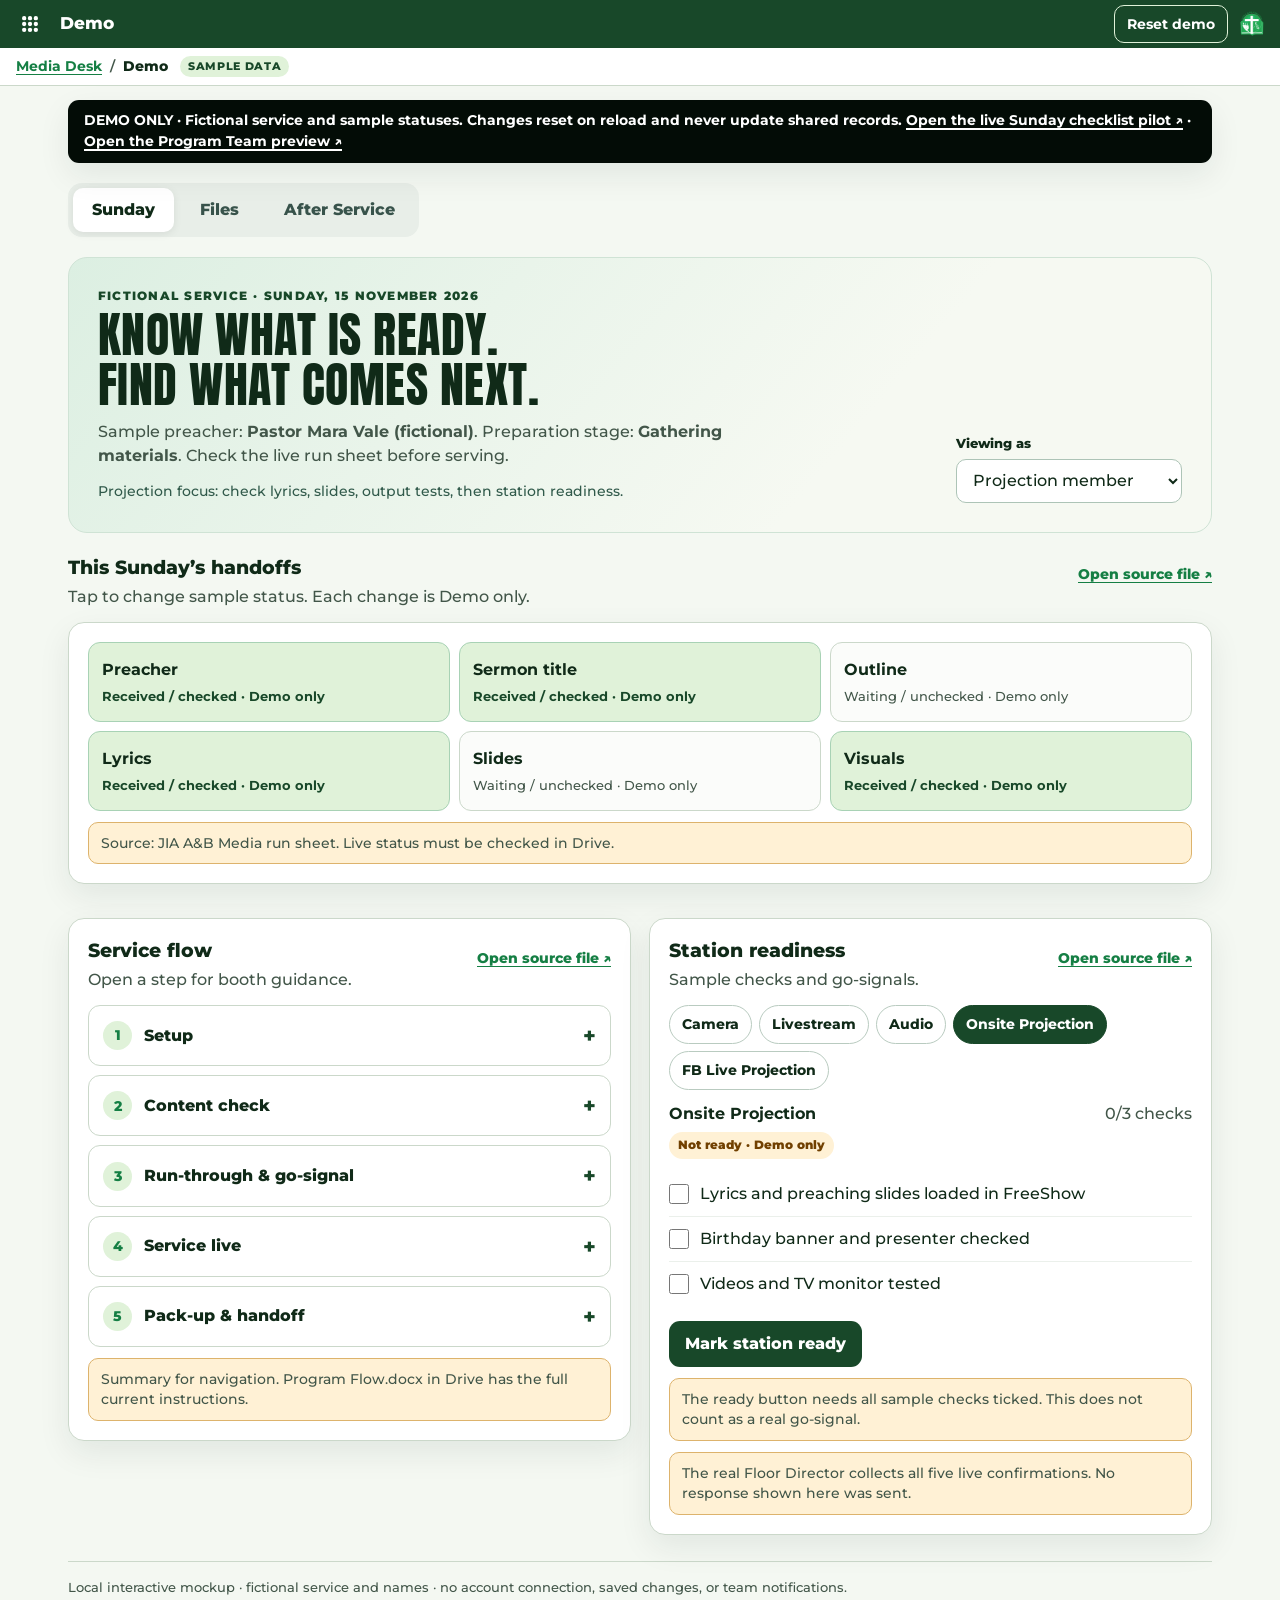
==== commit 07b62ea8: "Odoo-style shell: shared app list, top bar with app menus, breadcrumb, app search (John 2026-10-05) " ====
--- a/demo.html
+++ b/demo.html
@@ -16,7 +16,7 @@
   <link rel="preconnect" href="https://fonts.googleapis.com">
   <link rel="preconnect" href="https://fonts.gstatic.com" crossorigin>
   <link rel="stylesheet" href="https://fonts.googleapis.com/css2?family=Anton&family=Montserrat:wght@400;500;600;700;800&display=swap">
-  <link rel="stylesheet" href="jia.css?v=3">
+  <link rel="stylesheet" href="jia.css?v=4">
   <style>
     :root { --white:#fff; --green-soft:var(--sage); --blue:var(--green-mid); --blue-soft:var(--sage); --shadow:0 12px 32px rgba(15,44,33,.08); }
     html { scroll-behavior:smooth; }
@@ -95,8 +95,9 @@
     @media(max-width:480px) { .shell { padding:0 13px 65px; } .reset { padding:8px 10px; } .banner { margin:0 -13px; border-radius:0; } .tabs { width:100%; } .tab { flex:1; padding:10px 7px; font-size:.88rem; } .handoffs { gap:7px; } .handoff { padding:10px; } .card { padding:16px; } }
   </style>
 </head>
-<body>
-  <header class="jia-header"><div class="brand"><img src="jia-logo-176.png" alt="JIA logo" width="44" height="44"><div><strong>JIA Media Desk</strong><small>Sample demo</small></div></div><a href="index.html" style="color:white;font-size:.85rem;font-weight:700">Home</a><button class="reset" id="reset" type="button">Reset demo</button></header>
+<body data-app="demo">
+  <header class="jia-header"><button class="reset" id="reset" type="button" data-keep>Reset demo</button></header>
+  <script src="shell.js?v=1"></script>
   <div class="shell">
     <div class="banner" role="status"><strong>DEMO ONLY · Fictional service and sample statuses.</strong> Changes reset on reload and never update shared records. <a href="live.html">Open the live Sunday checklist pilot ↗</a> · <a href="program.html">Open the Program Team preview ↗</a></div>
     <nav class="tabs" aria-label="Main sections" role="tablist">
--- a/jia.css
+++ b/jia.css
@@ -59,3 +59,33 @@
 .pill { display: inline-block; border-radius: 999px; padding: 4px 10px; background: var(--amber-soft); color: var(--amber); font-size: .82rem; font-weight: 800; white-space: nowrap; }
 .pill.ready { background: var(--sage); color: var(--green-dark); }
 .pill.unknown { background: #edf0ef; color: var(--muted); }
+
+/* Odoo-style shell (shell.js): one top bar for every app, breadcrumb underneath. */
+.jia-header.o-navbar { justify-content:flex-start; gap:4px; padding:0 8px; min-height:48px; position:sticky; top:0; z-index:50; }
+.o-navbar a { text-decoration:none; }
+.o-home { display:grid; place-items:center; width:44px; height:44px; border-radius:8px; color:white; }
+.o-home svg { width:20px; height:20px; }
+.o-home:hover, .o-menus a:hover { background:rgba(255,255,255,.12); }
+.o-brand { color:white !important; font-size:1.05rem !important; font-weight:800 !important; padding:0 10px 0 4px; white-space:nowrap; }
+.o-navbar .o-menus { display:flex; gap:2px; flex-wrap:nowrap; overflow-x:auto; justify-content:flex-start !important; }
+.o-menus a { display:inline-flex !important; align-items:center; min-height:48px !important; margin:0 !important; padding:0 10px; color:#e0f2d9 !important; font-weight:600 !important; white-space:nowrap; border-bottom:3px solid transparent; }
+.o-menus a[aria-current="page"] { color:white !important; border-bottom-color:var(--focus); }
+.o-spacer { flex:1; }
+.o-logo { width:32px !important; height:32px !important; margin:0 4px; }
+.o-burger { display:none; position:relative; }
+.o-burger summary { list-style:none; display:grid; place-items:center; width:44px; height:44px; color:white; cursor:pointer; border-radius:8px; }
+.o-burger summary::-webkit-details-marker { display:none; }
+.o-burger summary svg { width:22px; height:22px; }
+.o-burger nav { position:absolute; top:46px; left:0; min-width:200px; background:white; border:1px solid var(--line); border-radius:10px; box-shadow:0 10px 28px rgba(3,12,6,.2); padding:6px; display:grid !important; gap:0 !important; justify-content:stretch !important; }
+.o-burger nav a { color:var(--ink) !important; font-weight:600 !important; padding:10px 12px; border-radius:8px; min-height:44px; margin:0 !important; display:flex !important; align-items:center; }
+.o-burger nav a[aria-current="page"] { background:var(--sage); }
+.o-crumbs { display:flex; align-items:center; gap:8px; padding:8px 16px; background:white; border-bottom:1px solid var(--line); font-size:.88rem; font-weight:600; color:var(--muted); }
+.o-crumbs a { font-weight:700; }
+.o-crumbs span:nth-child(3) { color:var(--ink); font-weight:800; }
+.o-tag { margin-left:4px; font-size:.68rem; font-weight:800; letter-spacing:.06em; text-transform:uppercase; background:var(--sage); color:var(--green-dark); padding:2px 8px; border-radius:999px; }
+@media (max-width: 720px) {
+  .o-navbar .o-menus { display:none; }
+  .o-burger { display:block; }
+}
+/* Anchor jumps from the app menus land below the sticky top bar. */
+h2[id], section[id] { scroll-margin-top: 64px; }
